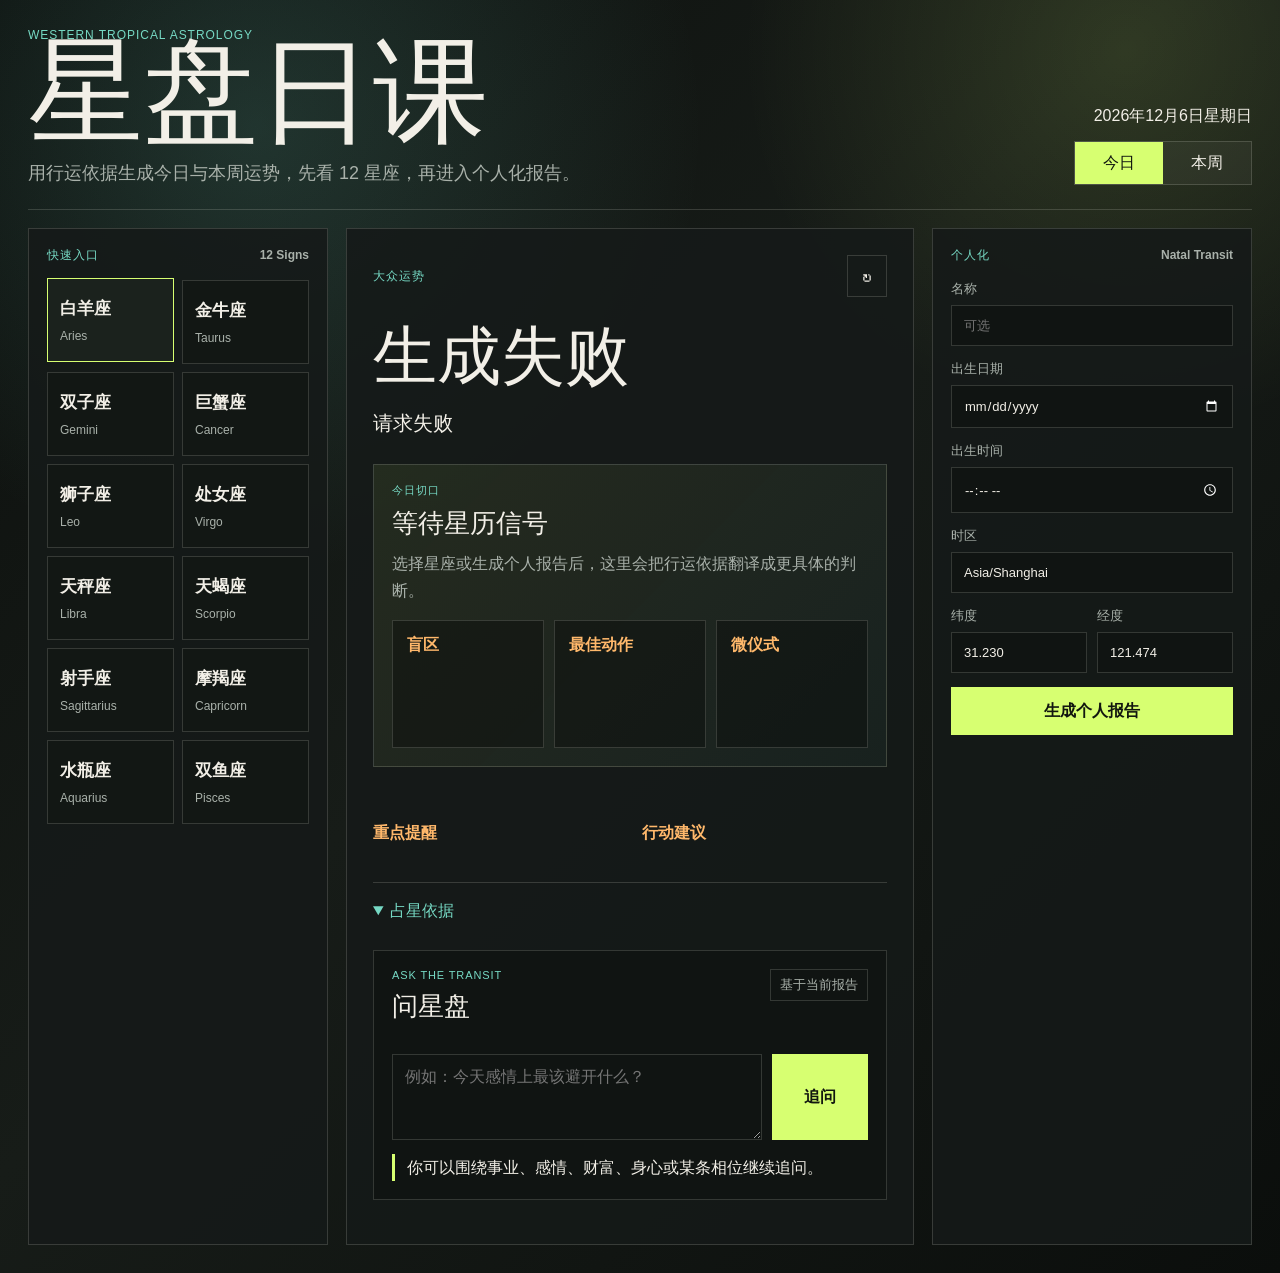
==== static/index.html @ 5afdd01b "Initial professional horoscope app" ====
<!doctype html>
<html lang="zh-CN">
  <head>
    <meta charset="utf-8" />
    <meta name="viewport" content="width=device-width, initial-scale=1" />
    <title>星盘日课</title>
    <link rel="stylesheet" href="/static/styles.css" />
  </head>
  <body>
    <main class="shell">
      <section class="masthead">
        <div>
          <p class="kicker">Western Tropical Astrology</p>
          <h1>星盘日课</h1>
          <p class="lede">用行运依据生成今日与本周运势，先看 12 星座，再进入个人化报告。</p>
        </div>
        <div class="date-panel">
          <span id="todayLabel"></span>
          <div class="period-switch" aria-label="周期选择">
            <button class="period active" data-period="daily">今日</button>
            <button class="period" data-period="weekly">本周</button>
          </div>
        </div>
      </section>

      <section class="workspace">
        <aside class="zodiac-panel" aria-label="十二星座">
          <div class="panel-heading">
            <span>快速入口</span>
            <strong>12 Signs</strong>
          </div>
          <div id="signGrid" class="sign-grid"></div>
        </aside>

        <section class="report-panel" aria-live="polite">
          <div class="report-topline">
            <span id="reportMode">大众运势</span>
            <button id="refreshButton" type="button" title="重新生成">↻</button>
          </div>
          <h2 id="reportTitle">选择一个星座开始</h2>
          <p id="reportSummary" class="summary">系统会返回总评、四项评分、行动建议和占星依据。</p>
          <section class="deep-panel" aria-label="深度解读">
            <div>
              <span>今日切口</span>
              <h3 id="deepHeadline">等待星历信号</h3>
              <p id="deepWhy">选择星座或生成个人报告后，这里会把行运依据翻译成更具体的判断。</p>
            </div>
            <div class="deep-grid">
              <article>
                <b>盲区</b>
                <p id="deepBlindSpot"></p>
              </article>
              <article>
                <b>最佳动作</b>
                <p id="deepBestMove"></p>
              </article>
              <article>
                <b>微仪式</b>
                <p id="deepRitual"></p>
              </article>
            </div>
          </section>
          <div id="scoreGrid" class="score-grid"></div>
          <div class="report-columns">
            <div>
              <h3>重点提醒</h3>
              <ul id="highlights"></ul>
            </div>
            <div>
              <h3>行动建议</h3>
              <ul id="actions"></ul>
            </div>
          </div>
          <details class="evidence-box" open>
            <summary>占星依据</summary>
            <div id="evidenceList"></div>
          </details>
          <section class="ask-panel" aria-label="问星盘">
            <div class="ask-heading">
              <div>
                <span>Ask the Transit</span>
                <h3>问星盘</h3>
              </div>
              <small id="askSource">基于当前报告</small>
            </div>
            <div id="quickQuestions" class="quick-questions"></div>
            <form id="askForm" class="ask-form">
              <textarea name="question" rows="3" maxlength="240" placeholder="例如：今天感情上最该避开什么？"></textarea>
              <button type="submit">追问</button>
            </form>
            <p id="askAnswer" class="ask-answer">你可以围绕事业、感情、财富、身心或某条相位继续追问。</p>
          </section>
          <p id="disclaimer" class="disclaimer"></p>
        </section>

        <aside class="personal-panel">
          <div class="panel-heading">
            <span>个人化</span>
            <strong>Natal Transit</strong>
          </div>
          <form id="personalForm">
            <label>
              名称
              <input name="name" placeholder="可选" maxlength="48" />
            </label>
            <label>
              出生日期
              <input name="birth_date" type="date" required />
            </label>
            <label>
              出生时间
              <input name="birth_time" type="time" />
            </label>
            <label>
              时区
              <input name="timezone" value="Asia/Shanghai" required />
            </label>
            <div class="two-fields">
              <label>
                纬度
                <input name="latitude" type="number" step="0.001" value="31.230" required />
              </label>
              <label>
                经度
                <input name="longitude" type="number" step="0.001" value="121.474" required />
              </label>
            </div>
            <button type="submit">生成个人报告</button>
          </form>
        </aside>
      </section>
    </main>
    <script src="/static/app.js"></script>
  </body>
</html>
---- static/styles.css ----
:root {
  color-scheme: dark;
  --ink: #f2efe7;
  --muted: #a9b1aa;
  --line: rgba(242, 239, 231, 0.16);
  --panel: rgba(21, 26, 24, 0.88);
  --panel-strong: #101412;
  --accent: #d7ff71;
  --accent-2: #76d9c4;
  --warm: #ffb86b;
  --danger: #ff7a7a;
}

* {
  box-sizing: border-box;
}

body {
  margin: 0;
  min-height: 100vh;
  background:
    radial-gradient(circle at 20% 10%, rgba(118, 217, 196, 0.17), transparent 28rem),
    radial-gradient(circle at 88% 4%, rgba(215, 255, 113, 0.13), transparent 24rem),
    linear-gradient(135deg, #0c0f0d 0%, #171c18 46%, #0b0e0c 100%);
  color: var(--ink);
  font-family: "Avenir Next", "PingFang SC", "Hiragino Sans GB", sans-serif;
}

button,
input,
textarea {
  font: inherit;
}

.shell {
  width: min(1440px, 100%);
  margin: 0 auto;
  padding: 28px;
}

.masthead {
  min-height: 168px;
  display: grid;
  grid-template-columns: 1fr auto;
  gap: 24px;
  align-items: end;
  border-bottom: 1px solid var(--line);
  padding-bottom: 24px;
}

.kicker,
.panel-heading span,
.report-topline {
  color: var(--accent-2);
  letter-spacing: 0.08em;
  text-transform: uppercase;
  font-size: 12px;
}

h1,
h2,
h3,
p {
  margin: 0;
}

h1 {
  font-family: Georgia, "Songti SC", serif;
  font-size: clamp(54px, 9vw, 128px);
  line-height: 0.88;
  font-weight: 500;
}

.lede {
  max-width: 620px;
  margin-top: 18px;
  color: var(--muted);
  font-size: 18px;
}

.date-panel {
  display: grid;
  gap: 14px;
  justify-items: end;
}

.period-switch {
  display: grid;
  grid-template-columns: repeat(2, 88px);
  border: 1px solid var(--line);
  background: rgba(255, 255, 255, 0.04);
}

.period,
#refreshButton {
  border: 0;
  color: var(--ink);
  background: transparent;
  min-height: 42px;
  cursor: pointer;
}

.period.active {
  background: var(--accent);
  color: #11160f;
}

.workspace {
  display: grid;
  grid-template-columns: 300px minmax(0, 1fr) 320px;
  gap: 18px;
  padding-top: 18px;
}

.zodiac-panel,
.report-panel,
.personal-panel {
  border: 1px solid var(--line);
  background: var(--panel);
}

.zodiac-panel,
.personal-panel {
  padding: 18px;
}

.panel-heading {
  display: flex;
  justify-content: space-between;
  align-items: baseline;
  margin-bottom: 16px;
}

.panel-heading strong {
  color: var(--muted);
  font-size: 12px;
}

.sign-grid {
  display: grid;
  grid-template-columns: repeat(2, minmax(0, 1fr));
  gap: 8px;
}

.sign-card {
  min-height: 84px;
  border: 1px solid var(--line);
  background: #121714;
  color: var(--ink);
  padding: 12px;
  text-align: left;
  cursor: pointer;
  transition: border-color 160ms ease, transform 160ms ease, background 160ms ease;
}

.sign-card:hover,
.sign-card.active {
  border-color: var(--accent);
  transform: translateY(-2px);
  background: #1b221d;
}

.sign-card b {
  display: block;
  font-size: 17px;
  margin-bottom: 6px;
}

.sign-card span {
  color: var(--muted);
  font-size: 12px;
}

.report-panel {
  min-height: 720px;
  padding: 26px;
}

.report-topline {
  display: flex;
  justify-content: space-between;
  align-items: center;
}

#refreshButton {
  width: 40px;
  border: 1px solid var(--line);
  font-size: 20px;
}

h2 {
  margin-top: 28px;
  font-family: Georgia, "Songti SC", serif;
  font-size: clamp(34px, 5vw, 72px);
  font-weight: 500;
  line-height: 1;
}

.summary {
  margin-top: 18px;
  color: var(--ink);
  font-size: 20px;
  line-height: 1.65;
}

.deep-panel {
  margin-top: 24px;
  border: 1px solid var(--line);
  background: linear-gradient(135deg, rgba(215, 255, 113, 0.08), rgba(118, 217, 196, 0.045));
  padding: 18px;
}

.deep-panel span,
.ask-heading span {
  display: block;
  color: var(--accent-2);
  letter-spacing: 0.08em;
  text-transform: uppercase;
  font-size: 11px;
  margin-bottom: 8px;
}

.deep-panel h3,
.ask-heading h3 {
  margin: 0;
  color: var(--ink);
  font-family: Georgia, "Songti SC", serif;
  font-size: 26px;
  font-weight: 500;
}

.deep-panel p {
  color: var(--muted);
  line-height: 1.65;
  margin-top: 10px;
}

.deep-grid {
  display: grid;
  grid-template-columns: repeat(3, minmax(0, 1fr));
  gap: 10px;
  margin-top: 16px;
}

.deep-grid article {
  min-height: 128px;
  border: 1px solid var(--line);
  background: rgba(9, 13, 11, 0.45);
  padding: 14px;
}

.deep-grid b {
  color: var(--warm);
}

.score-grid {
  display: grid;
  grid-template-columns: repeat(4, minmax(0, 1fr));
  gap: 10px;
  margin: 28px 0;
}

.score-card {
  border: 1px solid var(--line);
  padding: 14px;
  background: rgba(255, 255, 255, 0.035);
}

.score-card span {
  color: var(--muted);
  font-size: 13px;
}

.score-card strong {
  display: block;
  margin-top: 10px;
  font-size: 34px;
  color: var(--accent);
}

.report-columns {
  display: grid;
  grid-template-columns: repeat(2, minmax(0, 1fr));
  gap: 24px;
}

h3 {
  color: var(--warm);
  font-size: 16px;
  margin-bottom: 10px;
}

ul {
  margin: 0;
  padding-left: 18px;
  color: var(--muted);
  line-height: 1.75;
}

.evidence-box {
  margin-top: 28px;
  border-top: 1px solid var(--line);
  padding-top: 18px;
}

.evidence-box summary {
  cursor: pointer;
  color: var(--accent-2);
  margin-bottom: 12px;
}

.evidence-item {
  display: grid;
  grid-template-columns: 110px 1fr auto;
  gap: 12px;
  border-bottom: 1px solid var(--line);
  padding: 12px 0;
  color: var(--muted);
}

.evidence-item strong {
  color: var(--ink);
}

.confidence {
  color: var(--accent);
}

.disclaimer {
  margin-top: 18px;
  color: #89928b;
  font-size: 12px;
  line-height: 1.5;
}

.ask-panel {
  margin-top: 28px;
  border: 1px solid var(--line);
  background: #101412;
  padding: 18px;
}

.ask-heading {
  display: flex;
  justify-content: space-between;
  gap: 16px;
  align-items: start;
}

.ask-heading small {
  color: var(--muted);
  border: 1px solid var(--line);
  padding: 6px 9px;
  white-space: nowrap;
}

.quick-questions {
  display: flex;
  flex-wrap: wrap;
  gap: 8px;
  margin: 18px 0 12px;
}

.quick-questions button {
  border: 1px solid var(--line);
  background: rgba(255, 255, 255, 0.035);
  color: var(--ink);
  padding: 8px 10px;
  cursor: pointer;
}

.quick-questions button:hover {
  border-color: var(--accent-2);
}

.ask-form {
  display: grid;
  grid-template-columns: minmax(0, 1fr) 96px;
  gap: 10px;
}

.ask-form textarea {
  min-height: 86px;
  resize: vertical;
}

.ask-answer {
  margin-top: 14px;
  color: var(--ink);
  line-height: 1.7;
  border-left: 3px solid var(--accent);
  padding-left: 12px;
}

form {
  display: grid;
  gap: 14px;
}

label {
  display: grid;
  gap: 7px;
  color: var(--muted);
  font-size: 13px;
}

input,
textarea {
  width: 100%;
  border: 1px solid var(--line);
  background: var(--panel-strong);
  color: var(--ink);
  padding: 12px;
  outline: none;
}

input:focus,
textarea:focus {
  border-color: var(--accent-2);
}

.two-fields {
  display: grid;
  grid-template-columns: repeat(2, minmax(0, 1fr));
  gap: 10px;
}

form button {
  min-height: 48px;
  border: 0;
  background: var(--accent);
  color: #11160f;
  font-weight: 700;
  cursor: pointer;
}

.is-loading {
  opacity: 0.6;
  pointer-events: none;
}

@media (max-width: 1120px) {
  .workspace {
    grid-template-columns: 1fr;
  }

  .sign-grid {
    grid-template-columns: repeat(4, minmax(0, 1fr));
  }
}

@media (max-width: 760px) {
  .shell {
    padding: 18px;
  }

  .masthead,
  .report-columns,
  .deep-grid,
  .ask-form {
    grid-template-columns: 1fr;
  }

  .date-panel {
    justify-items: start;
  }

  .sign-grid,
  .score-grid {
    grid-template-columns: repeat(2, minmax(0, 1fr));
  }

  .evidence-item {
    grid-template-columns: 1fr;
  }
}
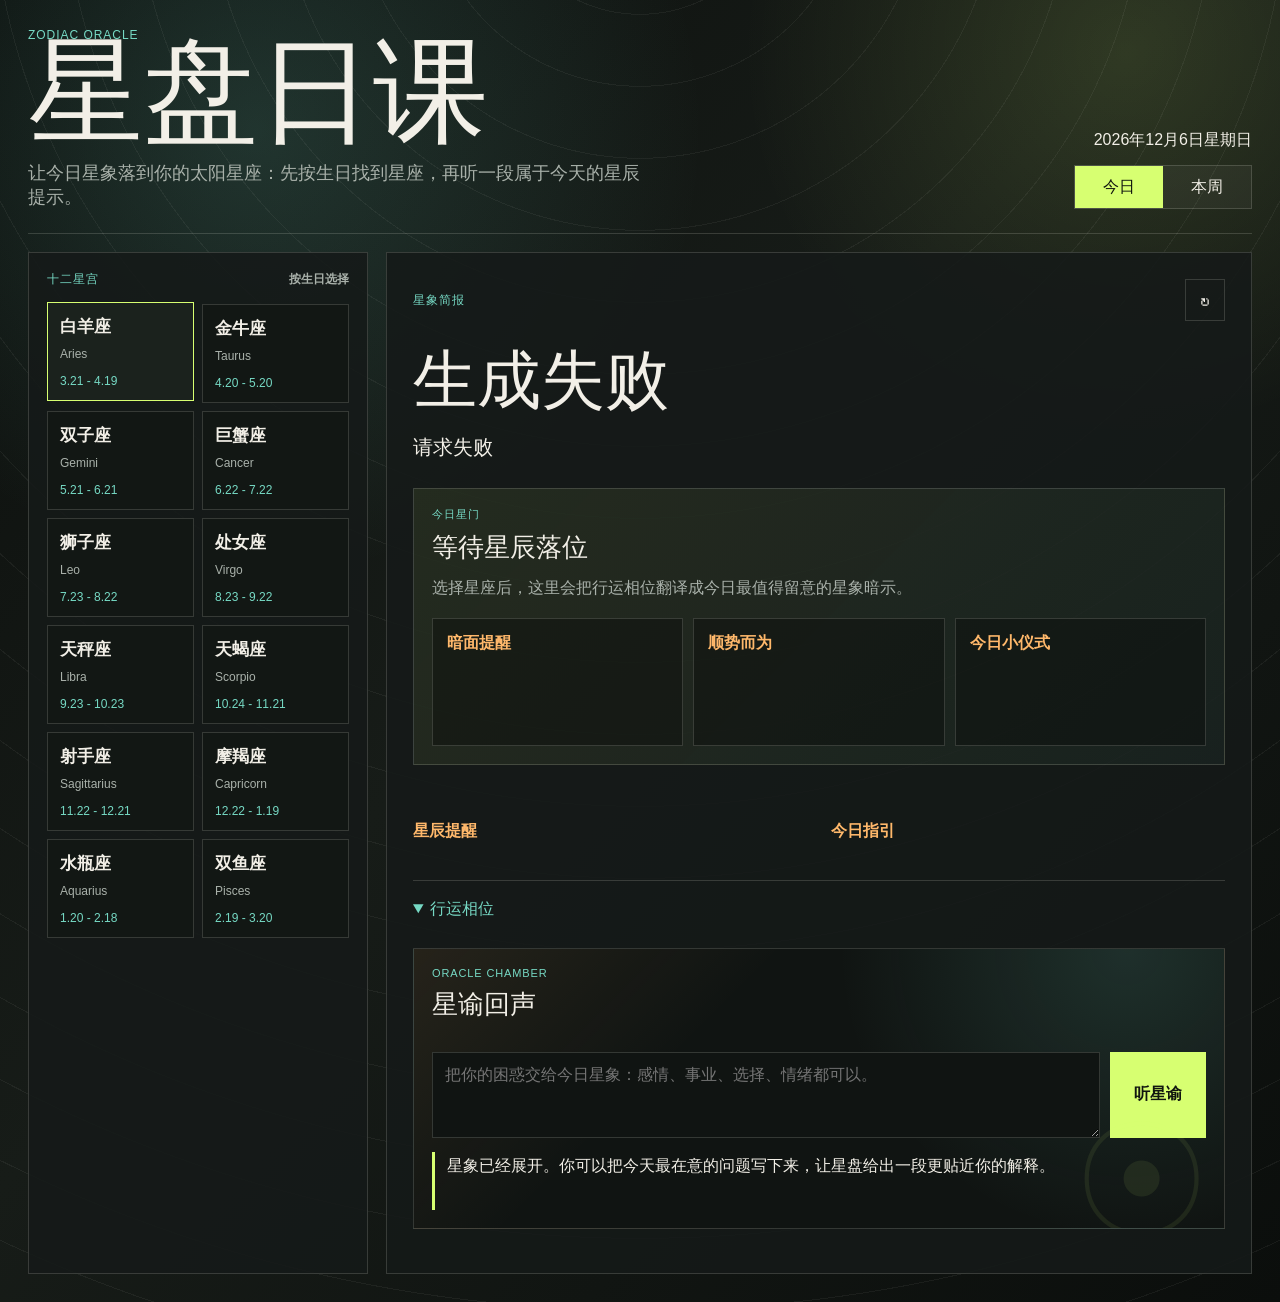
==== commit 2ca8f977: "Refine zodiac oracle UI" ====
--- a/static/index.html
+++ b/static/index.html
@@ -10,9 +10,9 @@
     <main class="shell">
       <section class="masthead">
         <div>
-          <p class="kicker">Western Tropical Astrology</p>
+          <p class="kicker">Zodiac Oracle</p>
           <h1>星盘日课</h1>
-          <p class="lede">用行运依据生成今日与本周运势，先看 12 星座，再进入个人化报告。</p>
+          <p class="lede">让今日星象落到你的太阳星座：先按生日找到星座，再听一段属于今天的星辰提示。</p>
         </div>
         <div class="date-panel">
           <span id="todayLabel"></span>
@@ -26,36 +26,44 @@
       <section class="workspace">
         <aside class="zodiac-panel" aria-label="十二星座">
           <div class="panel-heading">
-            <span>快速入口</span>
-            <strong>12 Signs</strong>
+            <span>十二星宫</span>
+            <strong>按生日选择</strong>
           </div>
           <div id="signGrid" class="sign-grid"></div>
         </aside>
 
         <section class="report-panel" aria-live="polite">
           <div class="report-topline">
-            <span id="reportMode">大众运势</span>
-            <button id="refreshButton" type="button" title="重新生成">↻</button>
+            <span id="reportMode">星象简报</span>
+            <button id="refreshButton" type="button" title="重新观测星象">↻</button>
+          </div>
+          <div id="loader" class="astro-loader" aria-hidden="true">
+            <div class="zodiac-wheel">
+              <span>♈</span><span>♉</span><span>♊</span><span>♋</span>
+              <span>♌</span><span>♍</span><span>♎</span><span>♏</span>
+              <span>♐</span><span>♑</span><span>♒</span><span>♓</span>
+            </div>
+            <p>星盘正在对准今日黄道</p>
           </div>
           <h2 id="reportTitle">选择一个星座开始</h2>
-          <p id="reportSummary" class="summary">系统会返回总评、四项评分、行动建议和占星依据。</p>
-          <section class="deep-panel" aria-label="深度解读">
+          <p id="reportSummary" class="summary">这里会显现今日星势、能量分布、星辰提醒和可追问的星谕。</p>
+          <section class="deep-panel" aria-label="星象启示">
             <div>
-              <span>今日切口</span>
-              <h3 id="deepHeadline">等待星历信号</h3>
-              <p id="deepWhy">选择星座或生成个人报告后，这里会把行运依据翻译成更具体的判断。</p>
+              <span>今日星门</span>
+              <h3 id="deepHeadline">等待星辰落位</h3>
+              <p id="deepWhy">选择星座后，这里会把行运相位翻译成今日最值得留意的星象暗示。</p>
             </div>
             <div class="deep-grid">
               <article>
-                <b>盲区</b>
+                <b>暗面提醒</b>
                 <p id="deepBlindSpot"></p>
               </article>
               <article>
-                <b>最佳动作</b>
+                <b>顺势而为</b>
                 <p id="deepBestMove"></p>
               </article>
               <article>
-                <b>微仪式</b>
+                <b>今日小仪式</b>
                 <p id="deepRitual"></p>
               </article>
             </div>
@@ -63,71 +71,35 @@
           <div id="scoreGrid" class="score-grid"></div>
           <div class="report-columns">
             <div>
-              <h3>重点提醒</h3>
+              <h3>星辰提醒</h3>
               <ul id="highlights"></ul>
             </div>
             <div>
-              <h3>行动建议</h3>
+              <h3>今日指引</h3>
               <ul id="actions"></ul>
             </div>
           </div>
           <details class="evidence-box" open>
-            <summary>占星依据</summary>
+            <summary>行运相位</summary>
             <div id="evidenceList"></div>
           </details>
-          <section class="ask-panel" aria-label="问星盘">
+          <section class="ask-panel" aria-label="星谕回声">
             <div class="ask-heading">
               <div>
-                <span>Ask the Transit</span>
-                <h3>问星盘</h3>
+                <span>Oracle Chamber</span>
+                <h3>星谕回声</h3>
               </div>
-              <small id="askSource">基于当前报告</small>
             </div>
             <div id="quickQuestions" class="quick-questions"></div>
             <form id="askForm" class="ask-form">
-              <textarea name="question" rows="3" maxlength="240" placeholder="例如：今天感情上最该避开什么？"></textarea>
-              <button type="submit">追问</button>
+              <textarea name="question" rows="3" maxlength="240" placeholder="把你的困惑交给今日星象：感情、事业、选择、情绪都可以。"></textarea>
+              <button type="submit">听星谕</button>
             </form>
-            <p id="askAnswer" class="ask-answer">你可以围绕事业、感情、财富、身心或某条相位继续追问。</p>
+            <p id="askAnswer" class="ask-answer">星象已经展开。你可以把今天最在意的问题写下来，让星盘给出一段更贴近你的解释。</p>
           </section>
           <p id="disclaimer" class="disclaimer"></p>
         </section>
 
-        <aside class="personal-panel">
-          <div class="panel-heading">
-            <span>个人化</span>
-            <strong>Natal Transit</strong>
-          </div>
-          <form id="personalForm">
-            <label>
-              名称
-              <input name="name" placeholder="可选" maxlength="48" />
-            </label>
-            <label>
-              出生日期
-              <input name="birth_date" type="date" required />
-            </label>
-            <label>
-              出生时间
-              <input name="birth_time" type="time" />
-            </label>
-            <label>
-              时区
-              <input name="timezone" value="Asia/Shanghai" required />
-            </label>
-            <div class="two-fields">
-              <label>
-                纬度
-                <input name="latitude" type="number" step="0.001" value="31.230" required />
-              </label>
-              <label>
-                经度
-                <input name="longitude" type="number" step="0.001" value="121.474" required />
-              </label>
-            </div>
-            <button type="submit">生成个人报告</button>
-          </form>
-        </aside>
       </section>
     </main>
     <script src="/static/app.js"></script>
--- a/static/styles.css
+++ b/static/styles.css
@@ -19,6 +19,7 @@
   margin: 0;
   min-height: 100vh;
   background:
+    repeating-radial-gradient(circle at 50% -10%, rgba(242, 239, 231, 0.055) 0 1px, transparent 1px 72px),
     radial-gradient(circle at 20% 10%, rgba(118, 217, 196, 0.17), transparent 28rem),
     radial-gradient(circle at 88% 4%, rgba(215, 255, 113, 0.13), transparent 24rem),
     linear-gradient(135deg, #0c0f0d 0%, #171c18 46%, #0b0e0c 100%);
@@ -107,20 +108,18 @@
 
 .workspace {
   display: grid;
-  grid-template-columns: 300px minmax(0, 1fr) 320px;
+  grid-template-columns: 340px minmax(0, 1fr);
   gap: 18px;
   padding-top: 18px;
 }
 
 .zodiac-panel,
-.report-panel,
-.personal-panel {
+.report-panel {
   border: 1px solid var(--line);
   background: var(--panel);
 }
 
-.zodiac-panel,
-.personal-panel {
+.zodiac-panel {
   padding: 18px;
 }
 
@@ -143,7 +142,7 @@
 }
 
 .sign-card {
-  min-height: 84px;
+  min-height: 96px;
   border: 1px solid var(--line);
   background: #121714;
   color: var(--ink);
@@ -171,9 +170,18 @@
   font-size: 12px;
 }
 
+.sign-card small {
+  display: block;
+  margin-top: 12px;
+  color: var(--accent-2);
+  font-size: 12px;
+}
+
 .report-panel {
   min-height: 720px;
   padding: 26px;
+  position: relative;
+  overflow: hidden;
 }
 
 .report-topline {
@@ -186,6 +194,93 @@
   width: 40px;
   border: 1px solid var(--line);
   font-size: 20px;
+}
+
+.astro-loader {
+  position: absolute;
+  inset: 0;
+  z-index: 8;
+  display: grid;
+  place-items: center;
+  align-content: center;
+  gap: 18px;
+  background: rgba(8, 11, 10, 0.78);
+  backdrop-filter: blur(8px);
+  opacity: 0;
+  pointer-events: none;
+  transition: opacity 180ms ease;
+}
+
+.astro-loader.active {
+  opacity: 1;
+}
+
+.astro-loader p {
+  color: var(--accent);
+  letter-spacing: 0.08em;
+  text-transform: uppercase;
+  font-size: 12px;
+}
+
+.zodiac-wheel {
+  position: relative;
+  width: 172px;
+  aspect-ratio: 1;
+  border: 1px solid rgba(215, 255, 113, 0.58);
+  border-radius: 50%;
+  animation: starTurn 4.8s linear infinite;
+  box-shadow:
+    0 0 0 18px rgba(215, 255, 113, 0.035),
+    0 0 48px rgba(118, 217, 196, 0.2),
+    inset 0 0 36px rgba(215, 255, 113, 0.12);
+}
+
+.zodiac-wheel::before,
+.zodiac-wheel::after {
+  content: "";
+  position: absolute;
+  inset: 24px;
+  border: 1px solid rgba(242, 239, 231, 0.16);
+  border-radius: 50%;
+}
+
+.zodiac-wheel::after {
+  inset: 72px;
+  background: var(--accent);
+  box-shadow: 0 0 22px var(--accent);
+}
+
+.zodiac-wheel span {
+  position: absolute;
+  left: 50%;
+  top: 50%;
+  width: 24px;
+  height: 24px;
+  margin: -12px;
+  display: grid;
+  place-items: center;
+  color: var(--ink);
+  font-size: 18px;
+  transform: rotate(calc(var(--i) * 30deg)) translateY(-82px) rotate(calc(var(--i) * -30deg));
+}
+
+.zodiac-wheel span:nth-child(1) { --i: 0; }
+.zodiac-wheel span:nth-child(2) { --i: 1; }
+.zodiac-wheel span:nth-child(3) { --i: 2; }
+.zodiac-wheel span:nth-child(4) { --i: 3; }
+.zodiac-wheel span:nth-child(5) { --i: 4; }
+.zodiac-wheel span:nth-child(6) { --i: 5; }
+.zodiac-wheel span:nth-child(7) { --i: 6; }
+.zodiac-wheel span:nth-child(8) { --i: 7; }
+.zodiac-wheel span:nth-child(9) { --i: 8; }
+.zodiac-wheel span:nth-child(10) { --i: 9; }
+.zodiac-wheel span:nth-child(11) { --i: 10; }
+.zodiac-wheel span:nth-child(12) { --i: 11; }
+
+@keyframes starTurn {
+  to {
+    transform: rotate(360deg);
+  }
 }
 
 h2 {
@@ -336,8 +431,24 @@
 .ask-panel {
   margin-top: 28px;
   border: 1px solid var(--line);
-  background: #101412;
+  background:
+    linear-gradient(135deg, rgba(255, 184, 107, 0.09), transparent 34%),
+    radial-gradient(circle at 88% 0%, rgba(118, 217, 196, 0.14), transparent 18rem),
+    #101412;
   padding: 18px;
+  position: relative;
+  overflow: hidden;
+}
+
+.ask-panel::before {
+  content: "☉";
+  position: absolute;
+  right: 18px;
+  bottom: -18px;
+  color: rgba(215, 255, 113, 0.08);
+  font-size: 132px;
+  line-height: 1;
+  pointer-events: none;
 }
 
 .ask-heading {
@@ -347,13 +458,6 @@
   align-items: start;
 }
 
-.ask-heading small {
-  color: var(--muted);
-  border: 1px solid var(--line);
-  padding: 6px 9px;
-  white-space: nowrap;
-}
-
 .quick-questions {
   display: flex;
   flex-wrap: wrap;
@@ -363,10 +467,11 @@
 
 .quick-questions button {
   border: 1px solid var(--line);
-  background: rgba(255, 255, 255, 0.035);
+  background: rgba(255, 255, 255, 0.045);
   color: var(--ink);
   padding: 8px 10px;
   cursor: pointer;
+  position: relative;
 }
 
 .quick-questions button:hover {
@@ -390,6 +495,21 @@
   line-height: 1.7;
   border-left: 3px solid var(--accent);
   padding-left: 12px;
+  min-height: 58px;
+}
+
+.ask-answer.thinking {
+  color: var(--accent);
+  animation: pulseText 1.2s ease-in-out infinite alternate;
+}
+
+@keyframes pulseText {
+  from {
+    opacity: 0.55;
+  }
+  to {
+    opacity: 1;
+  }
 }
 
 form {
@@ -435,7 +555,6 @@
 }
 
 .is-loading {
-  opacity: 0.6;
   pointer-events: none;
 }
 
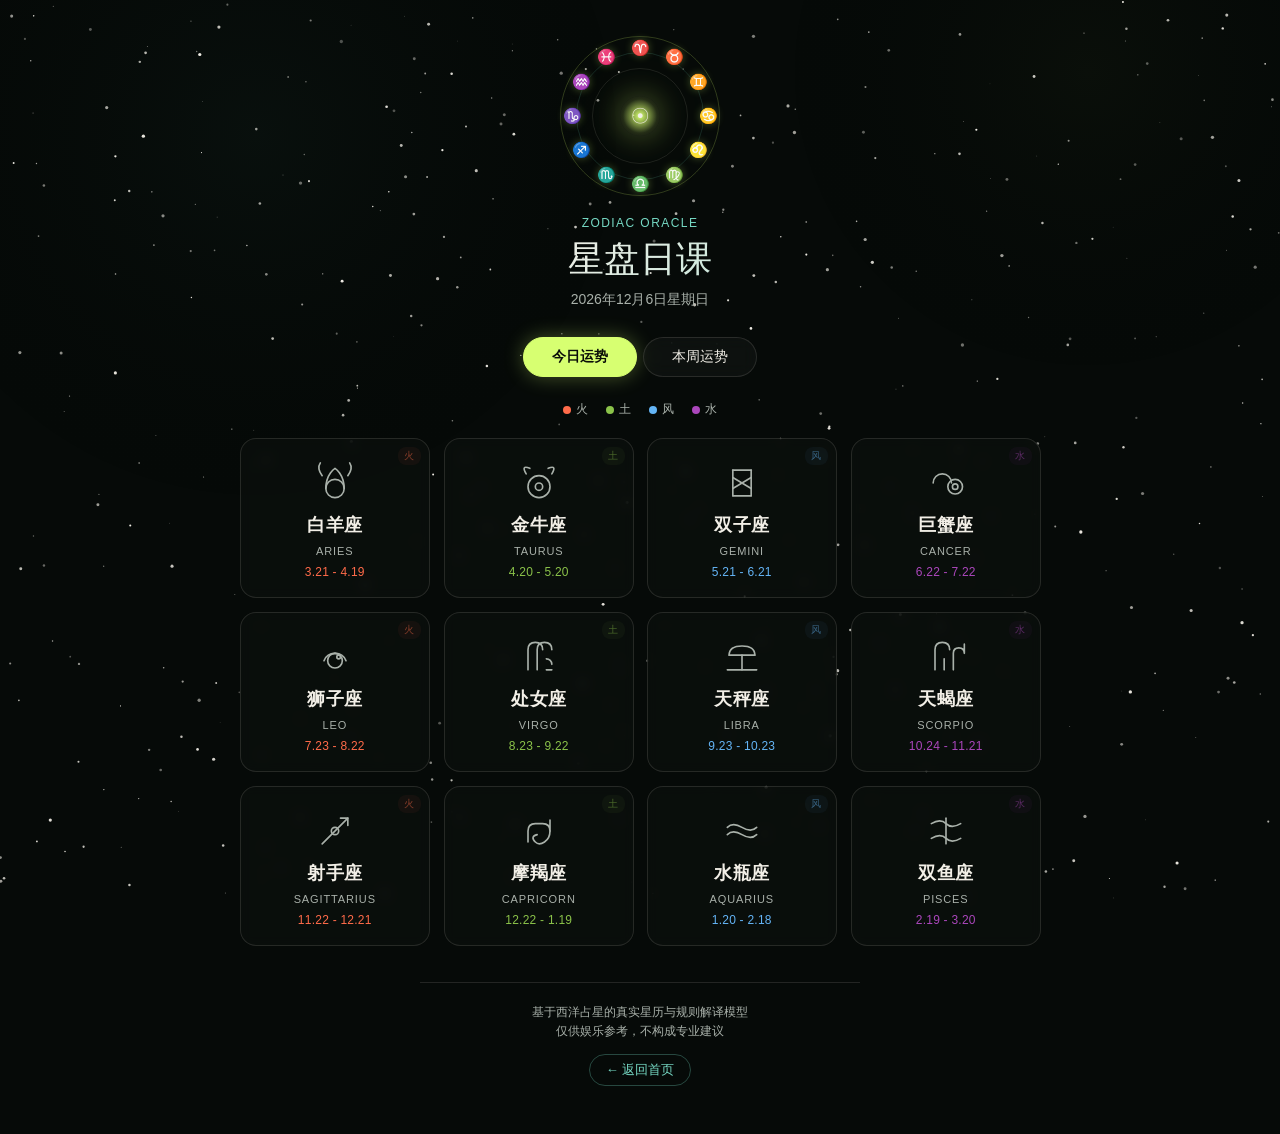
==== commit 1f48224c: "Sync deployed horoscope updates" ====
--- a/static/index.html
+++ b/static/index.html
@@ -4,104 +4,654 @@
     <meta charset="utf-8" />
     <meta name="viewport" content="width=device-width, initial-scale=1" />
     <title>星盘日课</title>
-    <link rel="stylesheet" href="/static/styles.css" />
+    <style>
+      :root {
+        color-scheme: dark;
+        --ink: #f2efe7;
+        --muted: #a9b1aa;
+        --line: rgba(242, 239, 231, 0.12);
+        --accent: #d7ff71;
+        --accent-2: #76d9c4;
+        /* Four Elements */
+        --fire: #ff6b4a;
+        --fire-glow: rgba(255, 107, 74, 0.35);
+        --earth: #8bc34a;
+        --earth-glow: rgba(139, 195, 74, 0.35);
+        --air: #64b5f6;
+        --air-glow: rgba(100, 181, 246, 0.35);
+        --water: #ab47bc;
+        --water-glow: rgba(171, 71, 188, 0.35);
+      }
+
+      * { box-sizing: border-box; margin: 0; padding: 0; }
+
+      body {
+        min-height: 100vh;
+        background: #060a08;
+        color: var(--ink);
+        font-family: "Avenir Next", "PingFang SC", "Hiragino Sans GB", sans-serif;
+        overflow-x: hidden;
+      }
+
+      /* ===== STARFIELD CANVAS ===== */
+      #starfield {
+        position: fixed;
+        top: 0; left: 0;
+        width: 100%; height: 100%;
+        z-index: 0;
+        pointer-events: none;
+      }
+
+      /* ===== MAIN CONTENT ===== */
+      .page {
+        position: relative;
+        z-index: 1;
+        min-height: 100vh;
+        padding: 0 16px 48px;
+      }
+
+      /* ===== HEADER ===== */
+      header {
+        text-align: center;
+        padding: 36px 0 28px;
+        position: relative;
+      }
+
+      .zodiac-wheel-container {
+        width: 160px;
+        height: 160px;
+        margin: 0 auto 20px;
+        position: relative;
+      }
+
+      .zodiac-wheel {
+        width: 100%;
+        height: 100%;
+        border-radius: 50%;
+        position: relative;
+        animation: wheelSpin 60s linear infinite;
+      }
+
+      .zodiac-wheel-ring {
+        position: absolute;
+        inset: 0;
+        border-radius: 50%;
+        border: 1px solid rgba(215, 255, 113, 0.2);
+      }
+
+      .zodiac-wheel-ring:nth-child(2) {
+        inset: 16px;
+        border-color: rgba(118, 217, 196, 0.15);
+        animation: wheelSpin 45s linear infinite reverse;
+      }
+
+      .zodiac-wheel-ring:nth-child(3) {
+        inset: 32px;
+        border-color: rgba(242, 239, 231, 0.1);
+      }
+
+      .zodiac-wheel .wheel-symbol {
+        position: absolute;
+        left: 50%; top: 50%;
+        width: 22px; height: 22px;
+        margin: -11px;
+        display: grid;
+        place-items: center;
+        font-size: 15px;
+        color: var(--muted);
+        transform: rotate(calc(var(--i) * 30deg)) translateY(-68px) rotate(calc(var(--i) * -30deg));
+        text-shadow: 0 0 8px rgba(215, 255, 113, 0.3);
+      }
+
+      .zodiac-wheel-center {
+        position: absolute;
+        left: 50%; top: 50%;
+        width: 40px; height: 40px;
+        margin: -20px;
+        border-radius: 50%;
+        background: radial-gradient(circle, var(--accent) 0%, rgba(215, 255, 113, 0.15) 60%, transparent 100%);
+        box-shadow: 0 0 30px rgba(215, 255, 113, 0.3), 0 0 60px rgba(215, 255, 113, 0.1);
+        display: grid;
+        place-items: center;
+        font-size: 18px;
+      }
+
+      @keyframes wheelSpin { to { transform: rotate(360deg); } }
+
+      .kicker {
+        color: var(--accent-2);
+        font-size: 12px;
+        letter-spacing: 0.12em;
+        text-transform: uppercase;
+        margin-bottom: 8px;
+      }
+
+      h1 {
+        font-family: Georgia, "Songti SC", serif;
+        font-size: 36px;
+        font-weight: 500;
+        line-height: 1.2;
+        background: linear-gradient(135deg, var(--ink) 40%, var(--accent-2));
+        -webkit-background-clip: text;
+        -webkit-text-fill-color: transparent;
+        background-clip: text;
+      }
+
+      .date {
+        color: var(--muted);
+        font-size: 14px;
+        margin-top: 10px;
+      }
+
+      /* ===== PERIOD BAR ===== */
+      .period-bar {
+        display: flex;
+        justify-content: center;
+        gap: 6px;
+        margin-bottom: 24px;
+      }
+
+      .period-bar button {
+        padding: 10px 28px;
+        border: 1px solid var(--line);
+        border-radius: 24px;
+        background: rgba(255,255,255,0.03);
+        color: var(--ink);
+        font-size: 14px;
+        cursor: pointer;
+        transition: all 0.3s ease;
+        backdrop-filter: blur(8px);
+      }
+
+      .period-bar button:hover {
+        border-color: var(--accent-2);
+        background: rgba(118, 217, 196, 0.06);
+      }
+
+      .period-bar button.active {
+        background: var(--accent);
+        color: #0a0e08;
+        border-color: var(--accent);
+        font-weight: 600;
+        box-shadow: 0 0 20px rgba(215, 255, 113, 0.3);
+      }
+
+      /* ===== ELEMENT LEGEND ===== */
+      .element-legend {
+        display: flex;
+        justify-content: center;
+        gap: 18px;
+        margin-bottom: 20px;
+        font-size: 12px;
+        color: var(--muted);
+      }
+
+      .element-legend span {
+        display: flex;
+        align-items: center;
+        gap: 5px;
+      }
+
+      .element-dot {
+        width: 8px;
+        height: 8px;
+        border-radius: 50%;
+        display: inline-block;
+      }
+
+      /* ===== ZODIAC GRID ===== */
+      .grid {
+        display: grid;
+        grid-template-columns: repeat(2, 1fr);
+        gap: 14px;
+        max-width: 440px;
+        margin: 0 auto;
+      }
+
+      .card {
+        display: flex;
+        flex-direction: column;
+        align-items: center;
+        gap: 8px;
+        padding: 22px 12px 18px;
+        border: 1px solid var(--line);
+        border-radius: 16px;
+        background: rgba(12, 16, 14, 0.7);
+        text-decoration: none;
+        color: var(--ink);
+        transition: all 0.35s cubic-bezier(0.4, 0, 0.2, 1);
+        -webkit-tap-highlight-color: transparent;
+        position: relative;
+        overflow: hidden;
+        /* entrance animation */
+        opacity: 0;
+        transform: translateY(30px) scale(0.95);
+        animation: cardEnter 0.6s cubic-bezier(0.4, 0, 0.2, 1) forwards;
+        backdrop-filter: blur(6px);
+      }
+
+      @keyframes cardEnter {
+        to { opacity: 1; transform: translateY(0) scale(1); }
+      }
+
+      /* Hover glow per element */
+      .card[data-element="fire"]:hover,
+      .card[data-element="fire"]:active {
+        border-color: var(--fire);
+        box-shadow: 0 0 24px var(--fire-glow), inset 0 0 20px rgba(255, 107, 74, 0.05);
+        background: rgba(255, 107, 74, 0.06);
+        transform: translateY(-4px) scale(1.02);
+      }
+      .card[data-element="earth"]:hover,
+      .card[data-element="earth"]:active {
+        border-color: var(--earth);
+        box-shadow: 0 0 24px var(--earth-glow), inset 0 0 20px rgba(139, 195, 74, 0.05);
+        background: rgba(139, 195, 74, 0.06);
+        transform: translateY(-4px) scale(1.02);
+      }
+      .card[data-element="air"]:hover,
+      .card[data-element="air"]:active {
+        border-color: var(--air);
+        box-shadow: 0 0 24px var(--air-glow), inset 0 0 20px rgba(100, 181, 246, 0.05);
+        background: rgba(100, 181, 246, 0.06);
+        transform: translateY(-4px) scale(1.02);
+      }
+      .card[data-element="water"]:hover,
+      .card[data-element="water"]:active {
+        border-color: var(--water);
+        box-shadow: 0 0 24px var(--water-glow), inset 0 0 20px rgba(171, 71, 188, 0.05);
+        background: rgba(171, 71, 188, 0.06);
+        transform: translateY(-4px) scale(1.02);
+      }
+
+      /* Constellation pattern overlay */
+      .card::before {
+        content: "";
+        position: absolute;
+        inset: 0;
+        opacity: 0;
+        transition: opacity 0.35s ease;
+        pointer-events: none;
+        background:
+          radial-gradient(1px 1px at 20% 30%, rgba(255,255,255,0.15) 0%, transparent 100%),
+          radial-gradient(1px 1px at 60% 70%, rgba(255,255,255,0.1) 0%, transparent 100%),
+          radial-gradient(1px 1px at 80% 20%, rgba(255,255,255,0.12) 0%, transparent 100%),
+          radial-gradient(1px 1px at 40% 80%, rgba(255,255,255,0.08) 0%, transparent 100%);
+      }
+      .card:hover::before { opacity: 1; }
+
+      .card .icon {
+        width: 44px;
+        height: 44px;
+        display: grid;
+        place-items: center;
+      }
+
+      .card .icon svg {
+        width: 100%;
+        height: 100%;
+        fill: none;
+        stroke: var(--muted);
+        stroke-width: 1.8;
+        stroke-linecap: round;
+        stroke-linejoin: round;
+        transition: stroke 0.3s ease, filter 0.3s ease;
+      }
+
+      .card:hover .icon svg {
+        filter: drop-shadow(0 0 6px currentColor);
+      }
+      .card[data-element="fire"]:hover .icon svg { stroke: var(--fire); }
+      .card[data-element="earth"]:hover .icon svg { stroke: var(--earth); }
+      .card[data-element="air"]:hover .icon svg { stroke: var(--air); }
+      .card[data-element="water"]:hover .icon svg { stroke: var(--water); }
+
+      .card .name {
+        font-size: 18px;
+        font-weight: 600;
+        letter-spacing: 0.02em;
+      }
+
+      .card .en {
+        font-size: 11px;
+        color: var(--muted);
+        letter-spacing: 0.08em;
+        text-transform: uppercase;
+      }
+
+      .card .range {
+        font-size: 12px;
+        letter-spacing: 0.02em;
+      }
+      .card[data-element="fire"] .range { color: var(--fire); }
+      .card[data-element="earth"] .range { color: var(--earth); }
+      .card[data-element="air"] .range { color: var(--air); }
+      .card[data-element="water"] .range { color: var(--water); }
+
+      /* Element badge */
+      .card .element-badge {
+        position: absolute;
+        top: 8px;
+        right: 8px;
+        font-size: 10px;
+        padding: 2px 6px;
+        border-radius: 8px;
+        letter-spacing: 0.06em;
+        opacity: 0.5;
+      }
+      .card[data-element="fire"] .element-badge { color: var(--fire); background: rgba(255,107,74,0.1); }
+      .card[data-element="earth"] .element-badge { color: var(--earth); background: rgba(139,195,74,0.1); }
+      .card[data-element="air"] .element-badge { color: var(--air); background: rgba(100,181,246,0.1); }
+      .card[data-element="water"] .element-badge { color: var(--water); background: rgba(171,71,188,0.1); }
+
+      /* ===== FOOTER ===== */
+      .footer {
+        text-align: center;
+        margin-top: 36px;
+        padding-top: 20px;
+        border-top: 1px solid var(--line);
+        max-width: 440px;
+        margin-left: auto;
+        margin-right: auto;
+      }
+
+      .footer p {
+        color: var(--muted);
+        font-size: 12px;
+        line-height: 1.6;
+      }
+
+      .footer .home-link {
+        display: inline-block;
+        margin-top: 12px;
+        color: var(--accent-2);
+        text-decoration: none;
+        font-size: 13px;
+        padding: 6px 16px;
+        border: 1px solid rgba(118, 217, 196, 0.3);
+        border-radius: 16px;
+        transition: all 0.3s ease;
+      }
+      .footer .home-link:hover {
+        background: rgba(118, 217, 196, 0.08);
+        border-color: var(--accent-2);
+      }
+
+      /* ===== RESPONSIVE ===== */
+      @media (max-width: 380px) {
+        .grid { gap: 10px; }
+        .card { padding: 16px 8px 14px; }
+        h1 { font-size: 28px; }
+        .zodiac-wheel-container { width: 120px; height: 120px; }
+        .zodiac-wheel .wheel-symbol {
+          transform: rotate(calc(var(--i) * 30deg)) translateY(-50px) rotate(calc(var(--i) * -30deg));
+          font-size: 12px;
+        }
+      }
+
+      @media (min-width: 600px) {
+        .grid {
+          grid-template-columns: repeat(3, 1fr);
+          max-width: 600px;
+        }
+      }
+
+      @media (min-width: 900px) {
+        .grid {
+          grid-template-columns: repeat(4, 1fr);
+          max-width: 800px;
+        }
+      }
+    </style>
   </head>
   <body>
-    <main class="shell">
-      <section class="masthead">
-        <div>
-          <p class="kicker">Zodiac Oracle</p>
-          <h1>星盘日课</h1>
-          <p class="lede">让今日星象落到你的太阳星座：先按生日找到星座，再听一段属于今天的星辰提示。</p>
-        </div>
-        <div class="date-panel">
-          <span id="todayLabel"></span>
-          <div class="period-switch" aria-label="周期选择">
-            <button class="period active" data-period="daily">今日</button>
-            <button class="period" data-period="weekly">本周</button>
+    <canvas id="starfield"></canvas>
+
+    <div class="page">
+      <header>
+        <div class="zodiac-wheel-container">
+          <div class="zodiac-wheel">
+            <div class="zodiac-wheel-ring"></div>
+            <div class="zodiac-wheel-ring"></div>
+            <div class="zodiac-wheel-ring"></div>
+            <span class="wheel-symbol" style="--i:0">♈</span>
+            <span class="wheel-symbol" style="--i:1">♉</span>
+            <span class="wheel-symbol" style="--i:2">♊</span>
+            <span class="wheel-symbol" style="--i:3">♋</span>
+            <span class="wheel-symbol" style="--i:4">♌</span>
+            <span class="wheel-symbol" style="--i:5">♍</span>
+            <span class="wheel-symbol" style="--i:6">♎</span>
+            <span class="wheel-symbol" style="--i:7">♏</span>
+            <span class="wheel-symbol" style="--i:8">♐</span>
+            <span class="wheel-symbol" style="--i:9">♑</span>
+            <span class="wheel-symbol" style="--i:10">♒</span>
+            <span class="wheel-symbol" style="--i:11">♓</span>
+            <div class="zodiac-wheel-center">☉</div>
           </div>
         </div>
-      </section>
-
-      <section class="workspace">
-        <aside class="zodiac-panel" aria-label="十二星座">
-          <div class="panel-heading">
-            <span>十二星宫</span>
-            <strong>按生日选择</strong>
-          </div>
-          <div id="signGrid" class="sign-grid"></div>
-        </aside>
-
-        <section class="report-panel" aria-live="polite">
-          <div class="report-topline">
-            <span id="reportMode">星象简报</span>
-            <button id="refreshButton" type="button" title="重新观测星象">↻</button>
-          </div>
-          <div id="loader" class="astro-loader" aria-hidden="true">
-            <div class="zodiac-wheel">
-              <span>♈</span><span>♉</span><span>♊</span><span>♋</span>
-              <span>♌</span><span>♍</span><span>♎</span><span>♏</span>
-              <span>♐</span><span>♑</span><span>♒</span><span>♓</span>
-            </div>
-            <p>星盘正在对准今日黄道</p>
-          </div>
-          <h2 id="reportTitle">选择一个星座开始</h2>
-          <p id="reportSummary" class="summary">这里会显现今日星势、能量分布、星辰提醒和可追问的星谕。</p>
-          <section class="deep-panel" aria-label="星象启示">
-            <div>
-              <span>今日星门</span>
-              <h3 id="deepHeadline">等待星辰落位</h3>
-              <p id="deepWhy">选择星座后，这里会把行运相位翻译成今日最值得留意的星象暗示。</p>
-            </div>
-            <div class="deep-grid">
-              <article>
-                <b>暗面提醒</b>
-                <p id="deepBlindSpot"></p>
-              </article>
-              <article>
-                <b>顺势而为</b>
-                <p id="deepBestMove"></p>
-              </article>
-              <article>
-                <b>今日小仪式</b>
-                <p id="deepRitual"></p>
-              </article>
-            </div>
-          </section>
-          <div id="scoreGrid" class="score-grid"></div>
-          <div class="report-columns">
-            <div>
-              <h3>星辰提醒</h3>
-              <ul id="highlights"></ul>
-            </div>
-            <div>
-              <h3>今日指引</h3>
-              <ul id="actions"></ul>
-            </div>
-          </div>
-          <details class="evidence-box" open>
-            <summary>行运相位</summary>
-            <div id="evidenceList"></div>
-          </details>
-          <section class="ask-panel" aria-label="星谕回声">
-            <div class="ask-heading">
-              <div>
-                <span>Oracle Chamber</span>
-                <h3>星谕回声</h3>
-              </div>
-            </div>
-            <div id="quickQuestions" class="quick-questions"></div>
-            <form id="askForm" class="ask-form">
-              <textarea name="question" rows="3" maxlength="240" placeholder="把你的困惑交给今日星象：感情、事业、选择、情绪都可以。"></textarea>
-              <button type="submit">听星谕</button>
-            </form>
-            <p id="askAnswer" class="ask-answer">星象已经展开。你可以把今天最在意的问题写下来，让星盘给出一段更贴近你的解释。</p>
-          </section>
-          <p id="disclaimer" class="disclaimer"></p>
-        </section>
-
-      </section>
-    </main>
-    <script src="/static/app.js"></script>
+        <p class="kicker">Zodiac Oracle</p>
+        <h1>星盘日课</h1>
+        <div class="date" id="todayLabel"></div>
+      </header>
+
+      <div class="period-bar">
+        <button class="active" data-period="daily">今日运势</button>
+        <button data-period="weekly">本周运势</button>
+      </div>
+
+      <div class="element-legend">
+        <span><i class="element-dot" style="background:var(--fire)"></i>火</span>
+        <span><i class="element-dot" style="background:var(--earth)"></i>土</span>
+        <span><i class="element-dot" style="background:var(--air)"></i>风</span>
+        <span><i class="element-dot" style="background:var(--water)"></i>水</span>
+      </div>
+
+      <div class="grid" id="signGrid"></div>
+
+      <div class="footer">
+        <p>基于西洋占星的真实星历与规则解译模型<br>仅供娱乐参考，不构成专业建议</p>
+        <a href="/" class="home-link">← 返回首页</a>
+      </div>
+    </div>
+
+    <script>
+      /* ===== STARFIELD ===== */
+      (function() {
+        const canvas = document.getElementById('starfield');
+        const ctx = canvas.getContext('2d');
+        let stars = [];
+        let shootingStars = [];
+        let w, h;
+
+        function resize() {
+          w = canvas.width = window.innerWidth;
+          h = canvas.height = window.innerHeight;
+        }
+
+        function createStars() {
+          stars = [];
+          const count = Math.floor((w * h) / 2400);
+          for (let i = 0; i < count; i++) {
+            stars.push({
+              x: Math.random() * w,
+              y: Math.random() * h,
+              r: Math.random() * 1.4 + 0.3,
+              alpha: Math.random() * 0.7 + 0.3,
+              da: (Math.random() - 0.5) * 0.008,
+              vx: (Math.random() - 0.5) * 0.08,
+              vy: (Math.random() - 0.5) * 0.04,
+            });
+          }
+        }
+
+        function spawnShootingStar() {
+          if (Math.random() > 0.003) return;
+          shootingStars.push({
+            x: Math.random() * w * 0.8,
+            y: Math.random() * h * 0.4,
+            len: Math.random() * 80 + 40,
+            speed: Math.random() * 4 + 3,
+            angle: Math.PI / 6 + Math.random() * 0.3,
+            alpha: 1,
+            life: 1,
+          });
+        }
+
+        function draw() {
+          ctx.clearRect(0, 0, w, h);
+
+          // Nebula glow
+          const grd1 = ctx.createRadialGradient(w * 0.2, h * 0.15, 0, w * 0.2, h * 0.15, w * 0.3);
+          grd1.addColorStop(0, 'rgba(118, 217, 196, 0.03)');
+          grd1.addColorStop(1, 'transparent');
+          ctx.fillStyle = grd1;
+          ctx.fillRect(0, 0, w, h);
+
+          const grd2 = ctx.createRadialGradient(w * 0.85, h * 0.08, 0, w * 0.85, h * 0.08, w * 0.25);
+          grd2.addColorStop(0, 'rgba(215, 255, 113, 0.025)');
+          grd2.addColorStop(1, 'transparent');
+          ctx.fillStyle = grd2;
+          ctx.fillRect(0, 0, w, h);
+
+          // Stars
+          for (const s of stars) {
+            s.alpha += s.da;
+            if (s.alpha > 1 || s.alpha < 0.15) s.da = -s.da;
+            s.x += s.vx;
+            s.y += s.vy;
+            if (s.x < 0) s.x = w;
+            if (s.x > w) s.x = 0;
+            if (s.y < 0) s.y = h;
+            if (s.y > h) s.y = 0;
+
+            ctx.beginPath();
+            ctx.arc(s.x, s.y, s.r, 0, Math.PI * 2);
+            ctx.fillStyle = `rgba(242, 239, 231, ${s.alpha})`;
+            ctx.fill();
+          }
+
+          // Shooting stars
+          spawnShootingStar();
+          for (let i = shootingStars.length - 1; i >= 0; i--) {
+            const ss = shootingStars[i];
+            ss.x += Math.cos(ss.angle) * ss.speed;
+            ss.y += Math.sin(ss.angle) * ss.speed;
+            ss.life -= 0.015;
+            ss.alpha = ss.life;
+
+            if (ss.life <= 0) {
+              shootingStars.splice(i, 1);
+              continue;
+            }
+
+            const tailX = ss.x - Math.cos(ss.angle) * ss.len;
+            const tailY = ss.y - Math.sin(ss.angle) * ss.len;
+
+            const grad = ctx.createLinearGradient(tailX, tailY, ss.x, ss.y);
+            grad.addColorStop(0, 'transparent');
+            grad.addColorStop(1, `rgba(242, 239, 231, ${ss.alpha})`);
+            ctx.beginPath();
+            ctx.moveTo(tailX, tailY);
+            ctx.lineTo(ss.x, ss.y);
+            ctx.strokeStyle = grad;
+            ctx.lineWidth = 1.5;
+            ctx.stroke();
+
+            // Head glow
+            ctx.beginPath();
+            ctx.arc(ss.x, ss.y, 2, 0, Math.PI * 2);
+            ctx.fillStyle = `rgba(215, 255, 113, ${ss.alpha * 0.8})`;
+            ctx.fill();
+          }
+
+          requestAnimationFrame(draw);
+        }
+
+        resize();
+        createStars();
+        draw();
+        window.addEventListener('resize', () => { resize(); createStars(); });
+      })();
+
+      /* ===== ZODIAC DATA ===== */
+      const signs = [
+        ["aries", "白羊座", "Aries", "3.21 - 4.19", "fire",
+         '<svg viewBox="0 0 48 48"><circle cx="24" cy="30" r="10"/><path d="M14 30 C14 14 24 8 24 8 C24 8 34 14 34 30"/><path d="M10 16 Q4 8 8 2"/><path d="M38 16 Q44 8 40 2"/></svg>'],
+        ["taurus", "金牛座", "Taurus", "4.20 - 5.20", "earth",
+         '<svg viewBox="0 0 48 48"><path d="M10 14 Q4 4 14 8"/><path d="M38 14 Q44 4 34 8"/><circle cx="24" cy="28" r="12"/><circle cx="24" cy="28" r="4"/></svg>'],
+        ["gemini", "双子座", "Gemini", "5.21 - 6.21", "air",
+         '<svg viewBox="0 0 48 48"><line x1="14" y1="10" x2="34" y2="10"/><line x1="14" y1="38" x2="34" y2="38"/><line x1="14" y1="10" x2="14" y2="38"/><line x1="34" y1="10" x2="34" y2="38"/><line x1="14" y1="18" x2="34" y2="30"/><line x1="14" y1="30" x2="34" y2="18"/></svg>'],
+        ["cancer", "巨蟹座", "Cancer", "6.22 - 7.22", "water",
+         '<svg viewBox="0 0 48 48"><path d="M10 24 A10 10 0 0 1 30 24"/><circle cx="34" cy="28" r="8"/><circle cx="34" cy="28" r="3"/></svg>'],
+        ["leo", "狮子座", "Leo", "7.23 - 8.22", "fire",
+         '<svg viewBox="0 0 48 48"><path d="M16 28 A8 8 0 1 1 32 28 A8 8 0 1 1 16 28"/><path d="M24 20 A12 12 0 0 1 36 28"/><path d="M24 20 A12 12 0 0 0 12 28"/><circle cx="28" cy="24" r="2"/></svg>'],
+        ["virgo", "处女座", "Virgo", "8.23 - 9.22", "earth",
+         '<svg viewBox="0 0 48 48"><path d="M12 38 L12 16 Q12 8 20 8 Q28 8 28 16"/><path d="M22 38 L22 16 Q22 8 30 8 Q38 8 38 16"/><path d="M32 38 L38 38"/><path d="M32 26 A6 6 0 0 1 38 32"/></svg>'],
+        ["libra", "天秤座", "Libra", "9.23 - 10.23", "air",
+         '<svg viewBox="0 0 48 48"><line x1="24" y1="38" x2="24" y2="22"/><line x1="10" y1="22" x2="38" y2="22"/><path d="M10 22 Q10 12 24 12 Q38 12 38 22"/><line x1="8" y1="38" x2="40" y2="38"/></svg>'],
+        ["scorpio", "天蝎座", "Scorpio", "10.24 - 11.21", "water",
+         '<svg viewBox="0 0 48 48"><path d="M12 38 L12 16 Q12 8 20 8 Q28 8 28 16"/><path d="M22 38 L22 26"/><path d="M32 38 L32 20 Q32 14 38 14 Q44 14 44 20 L44 10"/></svg>'],
+        ["sagittarius", "射手座", "Sagittarius", "11.22 - 12.21", "fire",
+         '<svg viewBox="0 0 48 48"><line x1="10" y1="38" x2="38" y2="10"/><path d="M30 10 L38 10 L38 18"/><circle cx="24" cy="24" r="4"/></svg>'],
+        ["capricorn", "摩羯座", "Capricorn", "12.22 - 1.19", "earth",
+         '<svg viewBox="0 0 48 48"><path d="M12 36 L12 24 Q12 16 20 16 L28 16 Q36 16 36 24 L36 12"/><path d="M36 24 Q36 32 30 36 Q24 40 20 36 Q14 30 22 28"/></svg>'],
+        ["aquarius", "水瓶座", "Aquarius", "1.20 - 2.18", "air",
+         '<svg viewBox="0 0 48 48"><path d="M8 20 Q14 14 24 20 Q34 26 40 20"/><path d="M8 28 Q14 22 24 28 Q34 34 40 28"/></svg>'],
+        ["pisces", "双鱼座", "Pisces", "2.19 - 3.20", "water",
+         '<svg viewBox="0 0 48 48"><path d="M8 16 Q18 10 24 16 Q30 22 40 16"/><line x1="24" y1="10" x2="24" y2="38"/><path d="M8 32 Q18 26 24 32 Q30 38 40 32"/></svg>'],
+      ];
+
+      const elementNames = { fire: "火", earth: "土", air: "风", water: "水" };
+      let period = "daily";
+
+      // Date
+      document.getElementById("todayLabel").textContent =
+        new Date().toLocaleDateString("zh-CN", {
+          year: "numeric", month: "long", day: "numeric", weekday: "long",
+        });
+
+      // Render grid
+      const grid = document.getElementById("signGrid");
+      grid.innerHTML = signs.map(([key, cn, en, range, element, icon], i) =>
+        `<a class="card" data-element="${element}"
+            href="/horoscope/static/detail.html?sign=${key}&period=${period}"
+            style="animation-delay: ${i * 0.06}s">
+          <span class="element-badge">${elementNames[element]}</span>
+          <span class="icon">${icon}</span>
+          <span class="name">${cn}</span>
+          <span class="en">${en}</span>
+          <span class="range">${range}</span>
+        </a>`
+      ).join("");
+
+      // Period buttons
+      document.querySelectorAll(".period-bar button").forEach(btn => {
+        btn.addEventListener("click", () => {
+          document.querySelectorAll(".period-bar button").forEach(b => b.classList.remove("active"));
+          btn.classList.add("active");
+          period = btn.dataset.period;
+          grid.querySelectorAll(".card").forEach((card, i) => {
+            card.href = `/horoscope/static/detail.html?sign=${signs[i][0]}&period=${period}`;
+          });
+        });
+      });
+
+      /* ===== PARALLAX on scroll ===== */
+      let ticking = false;
+      window.addEventListener('scroll', () => {
+        if (!ticking) {
+          requestAnimationFrame(() => {
+            const scrollY = window.scrollY;
+            const header = document.querySelector('header');
+            if (header) {
+              header.style.transform = `translateY(${scrollY * 0.15}px)`;
+              header.style.opacity = Math.max(0, 1 - scrollY / 500);
+            }
+            ticking = false;
+          });
+          ticking = true;
+        }
+      });
+    </script>
   </body>
 </html>
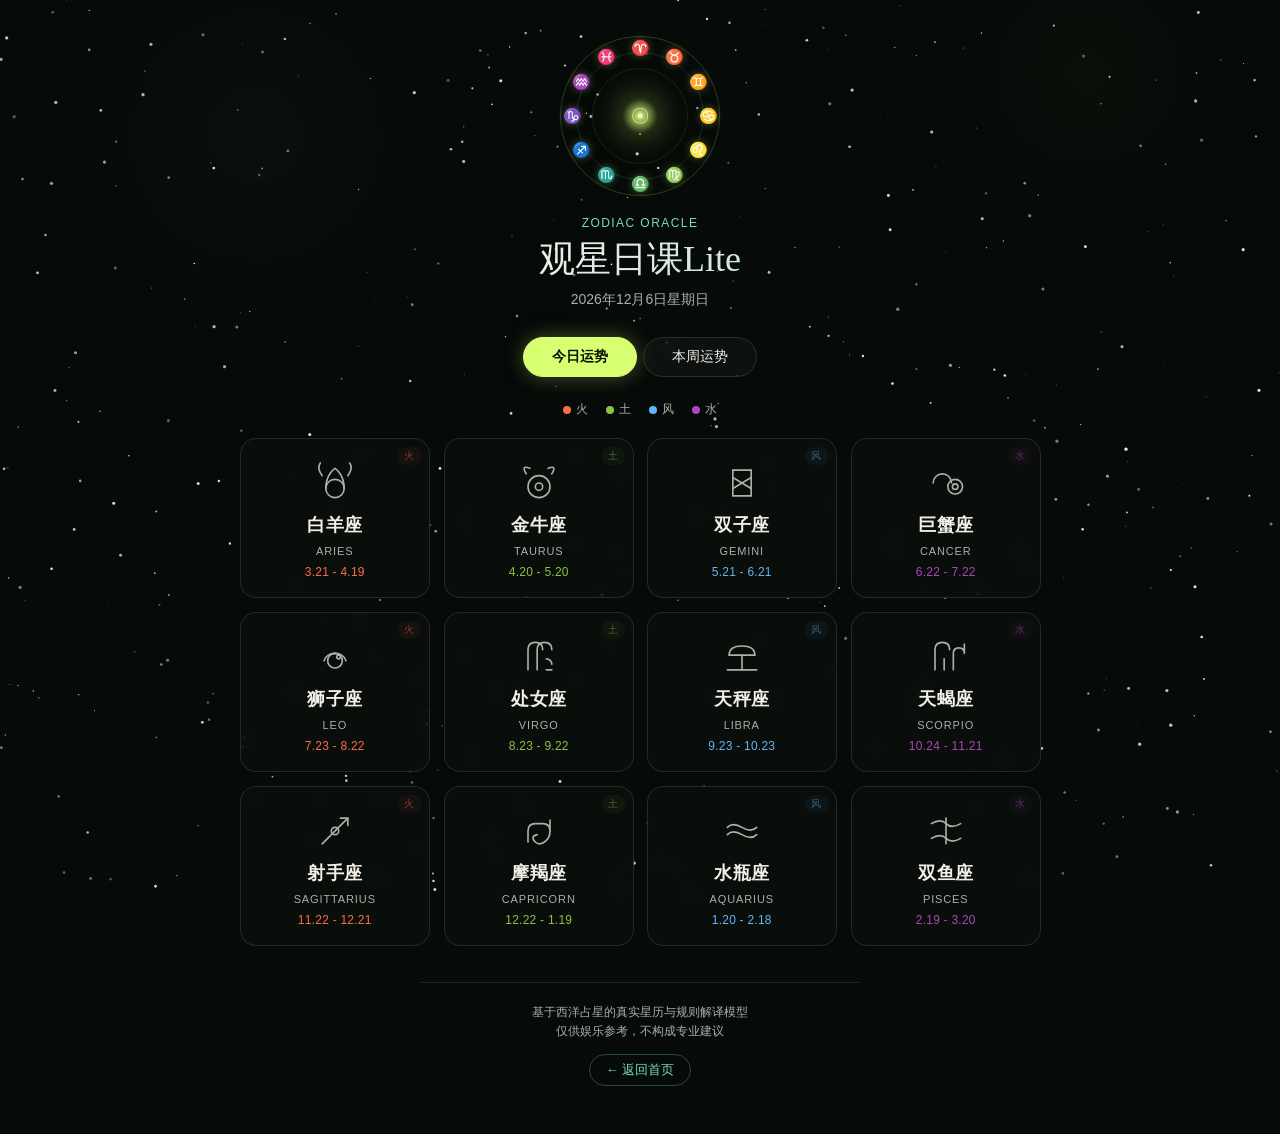
==== commit 8d65c3be: "Rename app to Guanyang Daily Lite" ====
--- a/static/index.html
+++ b/static/index.html
@@ -3,7 +3,7 @@
   <head>
     <meta charset="utf-8" />
     <meta name="viewport" content="width=device-width, initial-scale=1" />
-    <title>星盘日课</title>
+    <title>观星日课Lite</title>
     <style>
       :root {
         color-scheme: dark;
@@ -430,7 +430,7 @@
           </div>
         </div>
         <p class="kicker">Zodiac Oracle</p>
-        <h1>星盘日课</h1>
+        <h1>观星日课Lite</h1>
         <div class="date" id="todayLabel"></div>
       </header>
 
